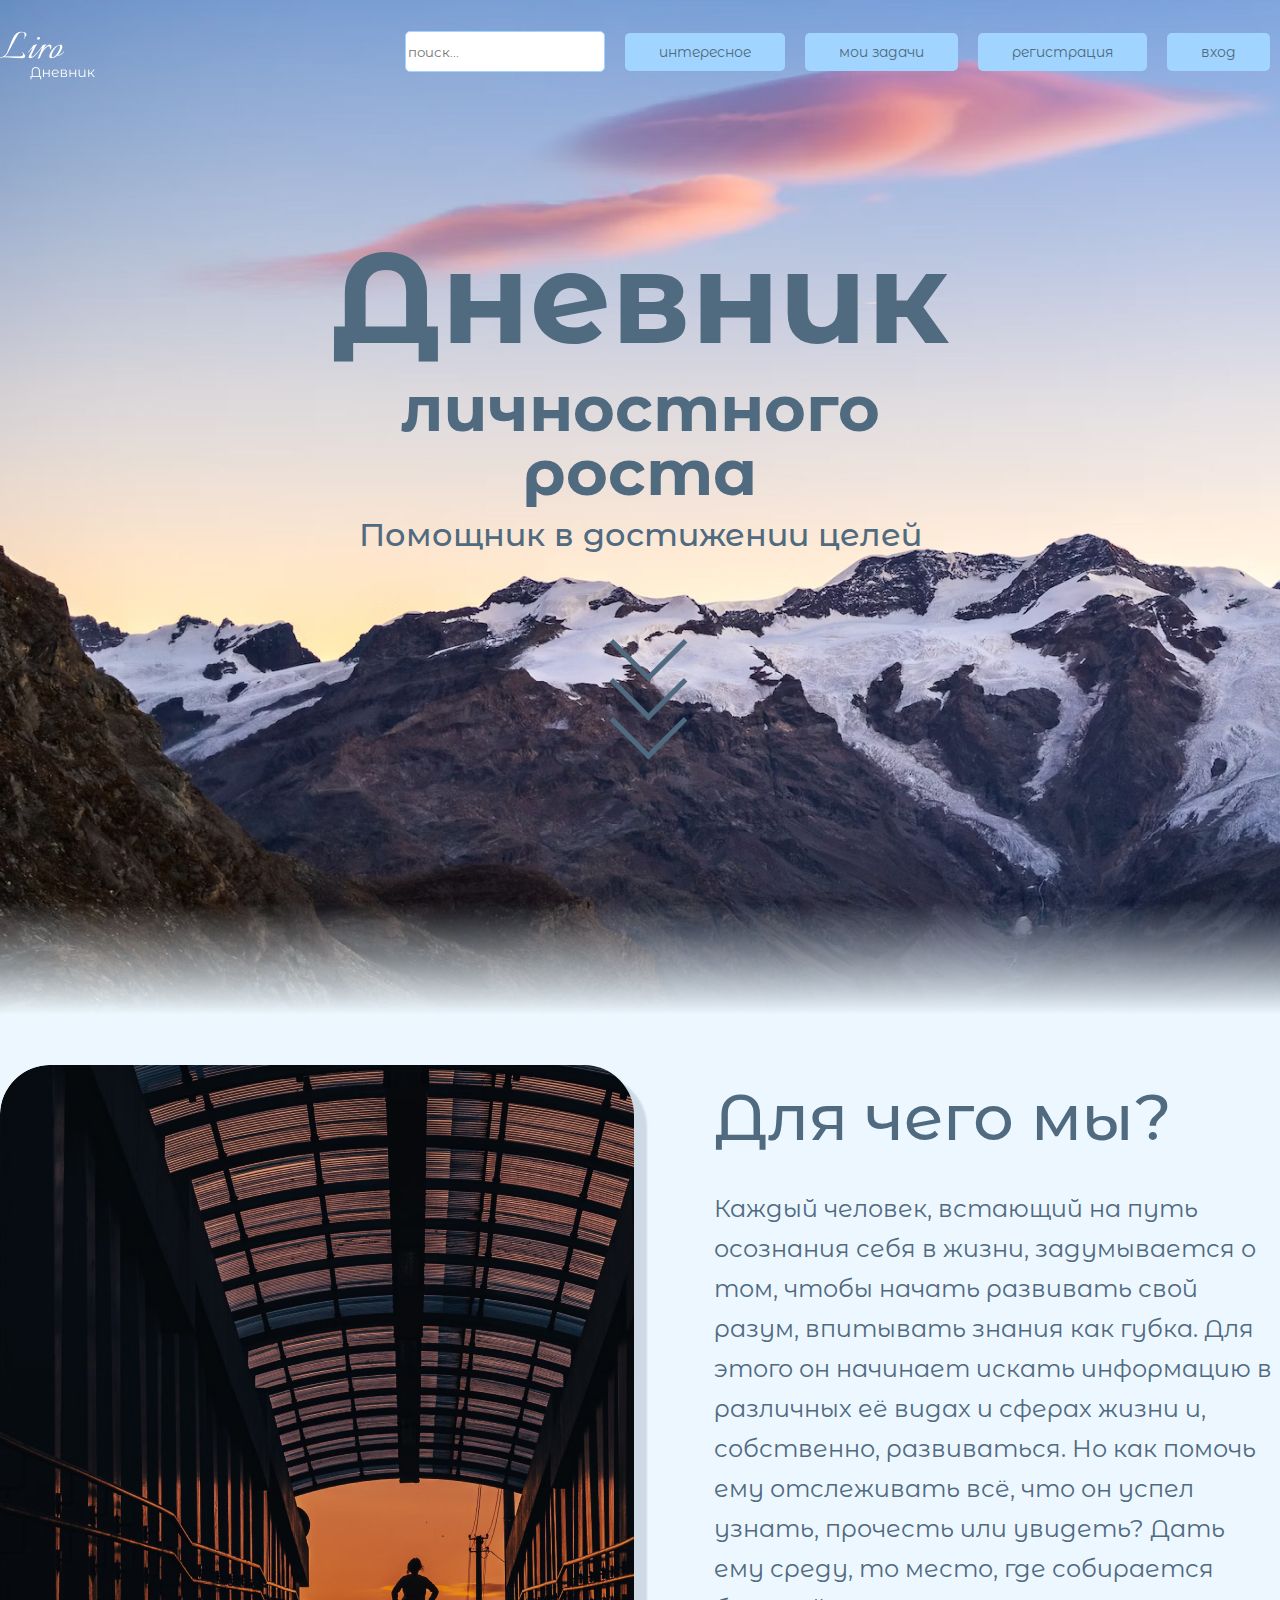
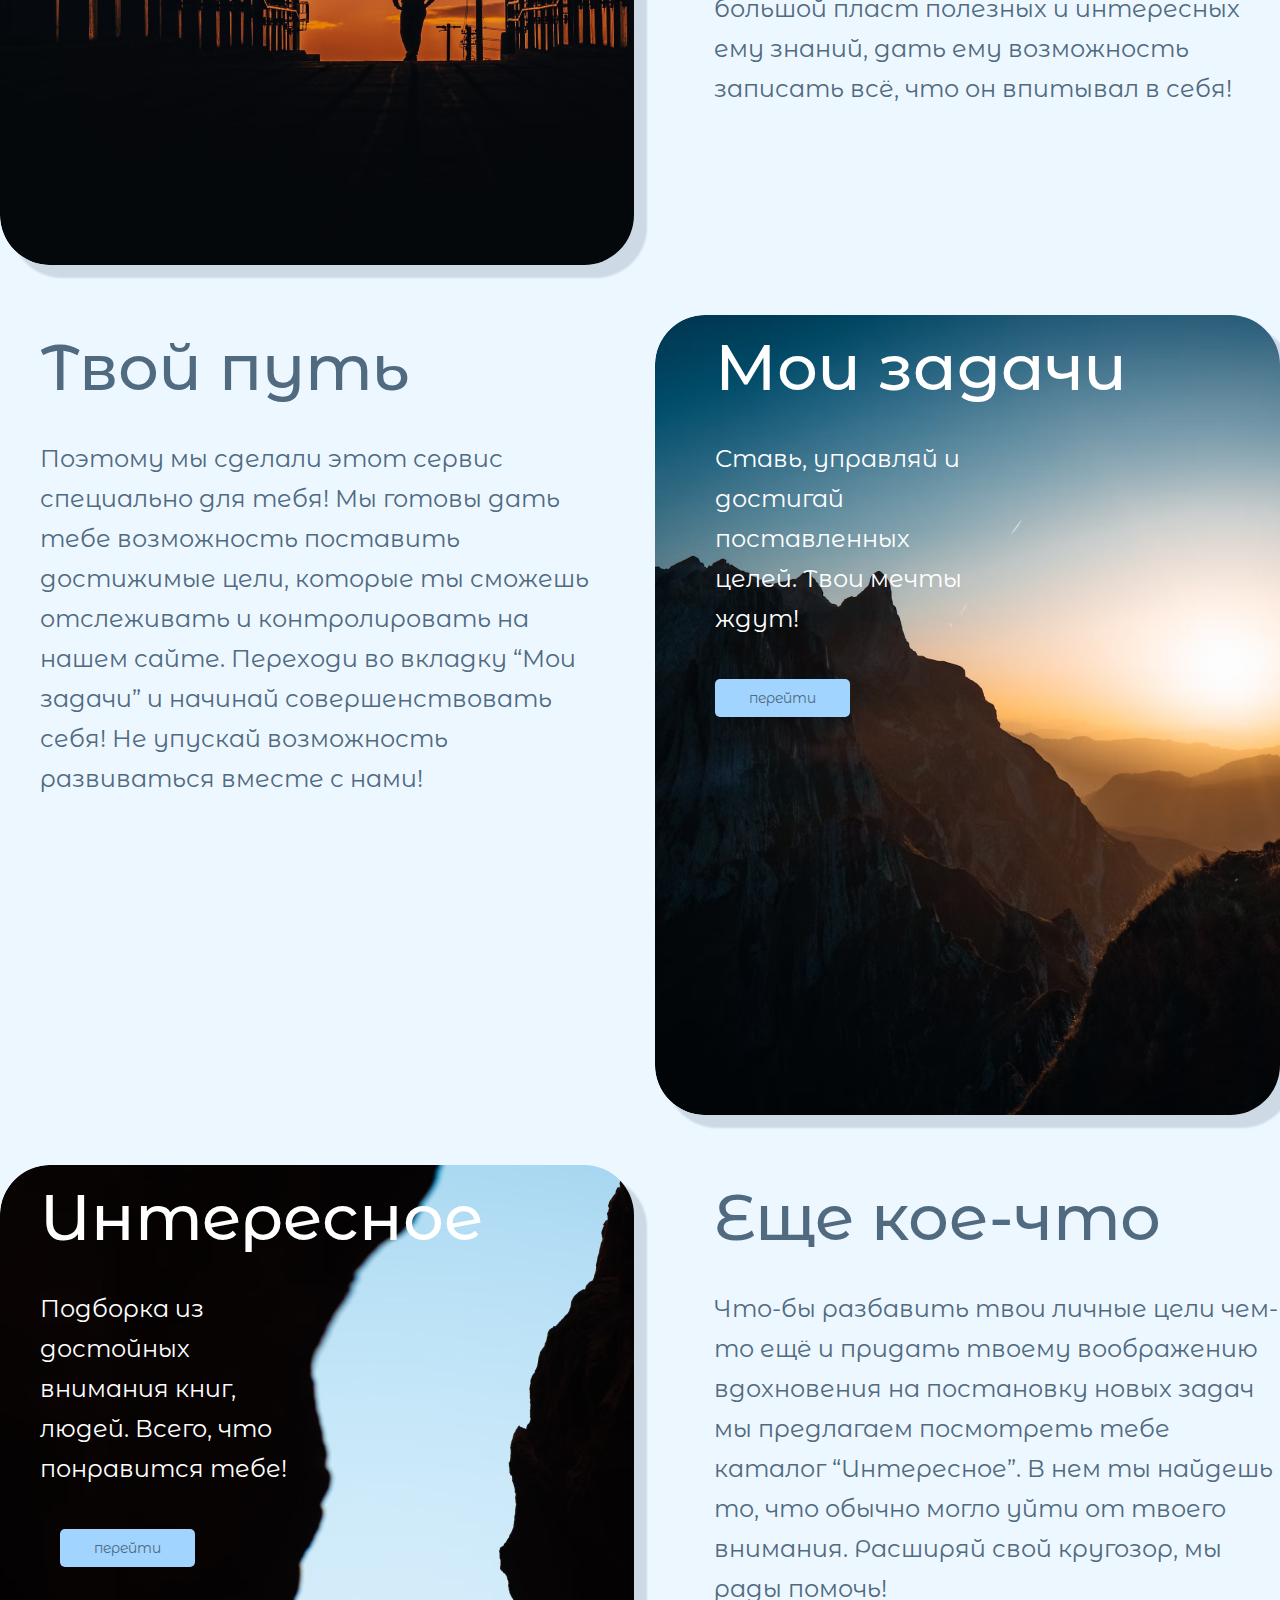
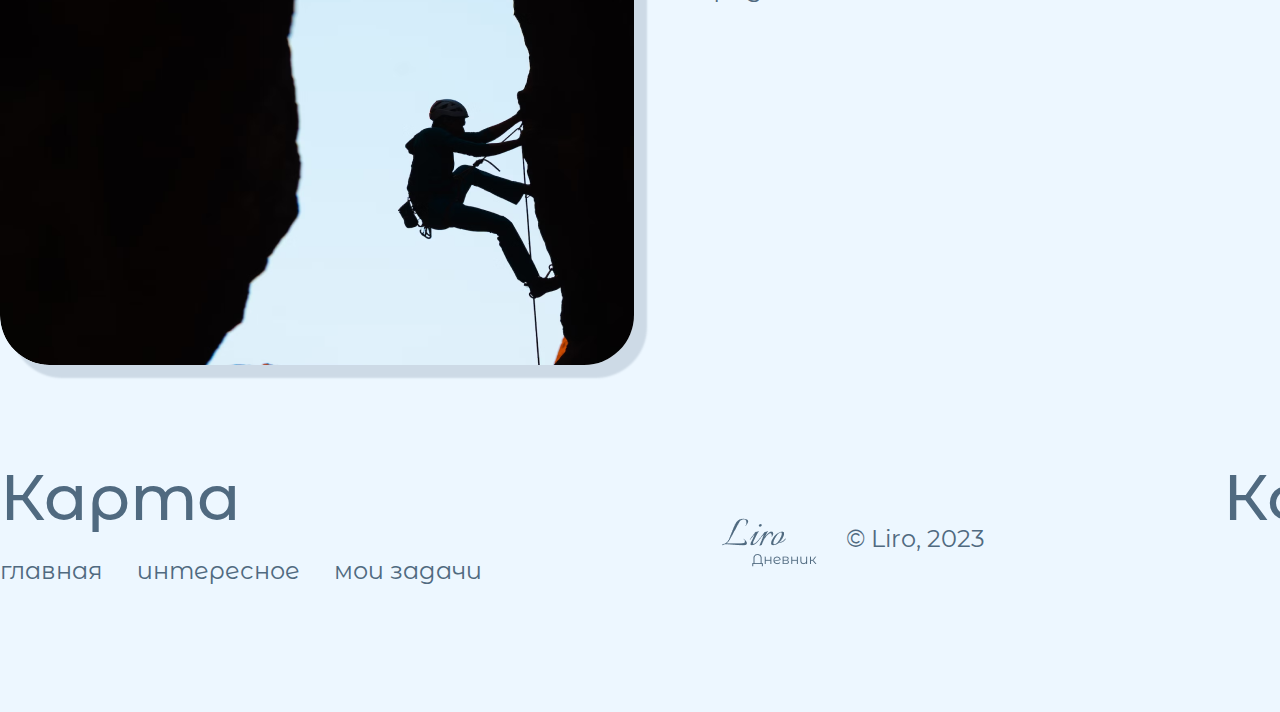
==== main.html @ 845ef026 "first commit" ====
<!DOCTYPE html>
<html lang="en">
<head>
    <meta charset="UTF-8">
    <meta name="viewport" content="width=device-width, initial-scale=1.0">
    <title>Liro Дневник</title>
    <link rel="stylesheet" href="./css/header.css">
    <link rel="stylesheet" href="./css/reset.css">
    <link rel="stylesheet" href="./css/main.css">
    <link rel="stylesheet" href="./css/footer.css">
    <link rel="preconnect" href="https://fonts.googleapis.com">
    <link rel="preconnect" href="https://fonts.gstatic.com" crossorigin>
    <link href="https://fonts.googleapis.com/css2?family=Kanit&family=Montserrat+Alternates:wght@400;500&display=swap" rel="stylesheet">
</head>
<body>
    <div class="wrapper">

        <!-- HEADER -->

        <header class="header">
            <div class="header__nav">
                <a href="./main.html" class="header__logo-link">
                    <img src="./imgs/logo.png" alt="Liro Дневник" class="logo">
                </a>
                <nav class="header__nav-bar">
                    <form class="example">
                        <input type="text" placeholder="поиск..." name="search" class="header__search">
                    </form>
                    <ul class="header__nav-links">
                        <li class="header__nav-item">
                            <a href="#" class="header__nav-link">интересное</a>
                        </li>
                        <li class="header__nav-item">
                            <a href="#" class="header__nav-link">мои задачи</a>
                        </li>
                        <li class="header__nav-item">
                            <button class="header__nav-link">регистрация</button>
                        </li>
                        <li class="header__nav-item">
                            <button class="header__nav-link">вход</button>
                            <!-- <a href="#" class="header__nav-link">вход</a> -->
                        </li>
                    </ul>
                </nav>
            </div>
            <div class="header__hello-frame">
                <h1 class="hello-frame__h1">Дневник</h1>
                <h2 class="hello-frame__h2">личностного роста</h2>
                <p class="hello-frame__p">Помощник в достижении целей</p>
                <div class="arrow-7">
                    <span></span>
                    <span></span>
                    <span></span>
                </div>
            </div>
        </header>

        <!-- MAIN -->

        <main class="main">
            <div class="main__blocks">
                <div class="main__block">
                    <div class="main__block-image" style="background-image: url(./imgs/image_one.png);"></div>
                    <div class="main__block-heading">
                        <h1 class="main__heading">Для чего мы?</h1>
                        <p class="main__text">Каждый человек, встающий на путь осознания себя в жизни, задумывается о том, чтобы начать развивать свой разум, впитывать знания как губка.
                            Для этого он начинает искать информацию в различных её видах и сферах жизни и, собственно, развиваться.
                            Но как помочь ему отслеживать всё, что он успел узнать, прочесть или увидеть?
                            Дать ему среду, то место, где собирается большой пласт полезных и интересных ему знаний, дать ему возможность записать всё, что он впитывал в себя!</p>
                    </div>
                </div>
                <div class="main__block">
                    <div class="main__block-heading">
                        <h1 class="main__heading" style="margin-left: 0;">Твой путь</h1>
                        <p class="main__text" style="margin-left: 0;">Поэтому мы сделали этот сервис специально для тебя!
                            Мы готовы дать тебе возможность поставить достижимые цели, которые ты сможешь отслеживать и контролировать на нашем сайте.
                            Переходи во вкладку “Мои задачи” и начинай совершенствовать себя!
                            Не упускай возможность развиваться вместе с нами!</p>
                    </div>
                    <div class="main__block-image" style="background-image: url(./imgs/image_two.png); margin-left: 50px;">
                        <h1 class="main__heading" style="margin-left: 60px;">Мои задачи</h1>
                        <p class="main__text" style="width: 270px; margin-left: 60px;">Ставь, управляй и достигай поставленных целей. Твои мечты ждут!</p>
                        <div class="main__link-wrapper">
                            <button class="main__nav-link" style="margin-left: 60px;">перейти</button>
                            <!-- <a href="" class="main__nav-link" style="margin-left: 60px;">перейти</a> -->
                        </div>
                    </div>
                </div>
                <div class="main__block">
                    <div class="main__block-image" style="background-image: url(./imgs/image_three.png);">
                        <h1 class="main__heading">Интересное</h1>
                        <p class="main__text" style="width: 270px;">Подборка из достойных
                            внимания книг, людей. Всего, что понравится тебе!</p>
                        <div class="main__link-wrapper">
                            <button class="main__nav-link" style="margin-left: 60px;">перейти</button>
                        </div>
                    </div>
                    <div class="main__block-heading">
                        <h1 class="main__heading">Еще кое-что</h1>
                        <p class="main__text">Что-бы разбавить твои личные цели чем-то ещё и придать твоему воображению вдохновения на постановку новых задач мы предлагаем посмотреть тебе каталог “Интересное”.
                            В нем ты найдешь то, что обычно могло уйти от твоего внимания.
                            Расширяй свой кругозор, мы рады помочь!</p>
                    </div>
                </div>
            </div>
        </main>

        <!-- FOOTER -->

        <footer class="footer">
            <div class="footer__nav">
                <h1 class="footer__heading">Карта</h1>
                <ul class="footer__nav-links">
                    <li class="footer__nav-item">
                        <a href="#" class="footer__nav-link">главная</a>
                    </li>
                    <li class="footer__nav-item">
                        <a href="#" class="footer__nav-link">интересное</a>
                    </li>
                    <li class="footer__nav-item">
                        <a href="#" class="footer__nav-link">мои задачи</a>
                    </li>
                </ul>
            </div>
            <div class="footer__logo-liro">
                <a href="./main.html" class="footer__logo-link">
                    <img src="./imgs/dark_logo.png" alt="Liro Дневник" class="logo">
                </a>
                <p class="footer__liro">© Liro, 2023</p>
            </div>
            <div class="footer__contacts">
                <h1 class="footer__heading">Контакты</h1>
                <ul class="footer__social">
                    <li class="footer__item">
                        <a href="" class="footer__contact">
                            <img src="./imgs/vk.png" alt="" class="footer__img">
                        </a>
                    </li>
                    <li class="footer__item">
                        <a href="https://t.me/AmNyamsLitClub" class="footer__contact">
                            <img src="./imgs/tg.png" alt="" class="footer__img">
                        </a>
                    </li>
                </ul>
            </div>
        </footer>
    </div>
</body>
</html>
---- css/header.css ----
body {
    background-color: #EDF7FF;
    color: #506A80;
    font-family: 'Montserrat Alternates', sans-serif;
}
.logo {
    transition: 1s;
}
.logo:hover {
    transform: scale(1.2);
}
.wrapper {
    max-width: 1920px;

}
.header{
    background-image: url(../imgs/wallpaper.jpg);
    background-repeat: no-repeat;
    height: 1015px;

}
.header__nav {
    padding-top: 20px;
    display: flex;
    justify-content: space-between;
    align-items: center;
    max-width: 1620px;
    margin: auto;
}
.header__nav-bar{
    display: flex;
    justify-content: space-between;
    align-items: center;
    font-family: 'Montserrat Alternates', sans-serif;
    font-size: 14px;
    
}
.header__search {
    height: 37px;
    font-family: 'Montserrat Alternates', sans-serif;
    border-radius: 5px;
    border: 1px solid #A1D5FF;
    color: #506A80;
    margin-right: 10px;
}
.header__nav-links {
    display: flex;
    align-items: center;
}
.header__nav-item {
    margin: 10px;
    
}
.header__nav-link {
    text-decoration: none;
    padding: 10px 34px;
    color: #506A80;
    font-size: 14px;
    font-family: 'Montserrat Alternates', sans-serif;
    background-color: #A1D5FF;
    border: none;
    border-radius: 5px;
    transition: 0.5s;
}
.header__nav-link:hover {
    background-color: #506A80;
    color: #A1D5FF;
}
.header__hello-frame {
    margin: auto;
    margin-top: 150px;
    width: 725px;
    font-family: 'Montserrat Alternates', sans-serif;
    font-weight: 500;
    text-align: center;
    
}
.hello-frame__h1 {
    font-size: 128px;
}
.hello-frame__h2 {
    font-size: 64px;
    margin-top: 15px;
}
.hello-frame__p {
    font-size: 32px;
    padding-top: 15px;
}
.hello-frame__down-arrow {
    font-weight: 100;
    font-size: 256px;
}
.arrow-7 {
    margin: auto;
    margin-top: 80px;
    width: 38px;
    height: 100px;
}
.arrow-7 span {
    display: block;
    width: 50px;
    height: 50px;
    border-bottom: 5px solid #506A80;
    border-right: 5px solid #506A80;
    transform: rotate(45deg);
    margin: -16px 0;
    animation: arrow-7 1.5s infinite;
}
.arrow-7 span:nth-child(2){
    animation-delay: -0.2s;
}
.arrow-7 span:nth-child(3){
    animation-delay: -0.4s;
}
@keyframes arrow-7 {
    0%{
        opacity: 0;
        transform: translate(0,-20px) rotate(45deg);
    }
    50%{
        opacity: 1;
    }
    100%{
        opacity: 0;
        transform: translate(0,20px) rotate(45deg);
    }
}
---- css/main.css ----
.main {
    max-width: 1620px;
    margin: auto;
}
.main__blocks {
    display: flex;
    flex-direction: column;
}
.main__block {
    display: flex;
    flex-direction: row;
    margin-top: 50px;
}
.main__block-image {
    width: 800px;
    height: 800px;
    color: white;
    transition: 1s;
    box-shadow: 12px 12px 2px 1px rgba(80, 106, 128, .2);
    border-radius: 50px;
}
.main__block-image:hover{
    transform: scale(1.05);
    box-shadow: 15px 15px 6px 3px rgba(80, 106, 128, .2);
}
.main__block-heading {
    max-width: 724px;
    margin-left: 40px;
}
.main__heading {
    margin-top: 20px;
    margin-left: 40px;
    font-size: 64px;
    font-weight: 500;
}
.main__text {
    max-width: 724px;
    margin-top: 40px;
    margin-left: 40px;
    font-size: 24px;
    line-height: 40px;
}
.main__link-wrapper {
    margin-top: 40px;
}
.main__nav-link {
    margin-left: 40px;
    text-decoration: none;
    padding: 10px 34px;
    color: #506A80;
    font-size: 14px;
    font-family: 'Montserrat Alternates', sans-serif;
    background-color: #A1D5FF;
    border: none;
    border-radius: 5px;
    transition: 0.5s;
}
.main__nav-link:hover {
    background-color: #506A80;
    color: #A1D5FF;
}
---- css/footer.css ----
.footer__heading {
    font-size: 64px;
    font-style: normal;
    font-weight: 500;
}
.footer__nav-link {
    font-size: 24px;
    font-style: normal;
    font-weight: 400;
    color: #506A80;
    text-decoration: none;

}
.footer__nav-link:hover{
    color: black;
    transform: scale(1.2);
}
.footer__nav-item {
    transition: 0.5s;
}
.footer__nav-item:hover {
    transform: scale(1.2);
}
.footer__liro {
    font-size: 24px;
    font-style: normal;
    font-weight: 400;
}
.footer {
    margin: auto;
    padding-top: 100px;
    padding-bottom: 100px;
    width: 1620px;
    display: flex;
    flex-direction: row;
    justify-content: space-between;
}
.footer__nav-links {
    width: 482px;
    margin-top: 30px;
    display: flex;
    justify-content: space-between;
}
.footer__logo-liro {
    display: flex;
    justify-content: space-between;
    align-items: center;
    width: 264px;
}
.footer__social{
    width: 130px;
    margin-top: 30px;
    margin-left: auto;
    display: flex;
    flex-direction: row;
    justify-content: space-between;
    
}
.footer__img {
    transition: 0.5s;
}
.footer__img:hover {
    transform: scale(1.2);
}
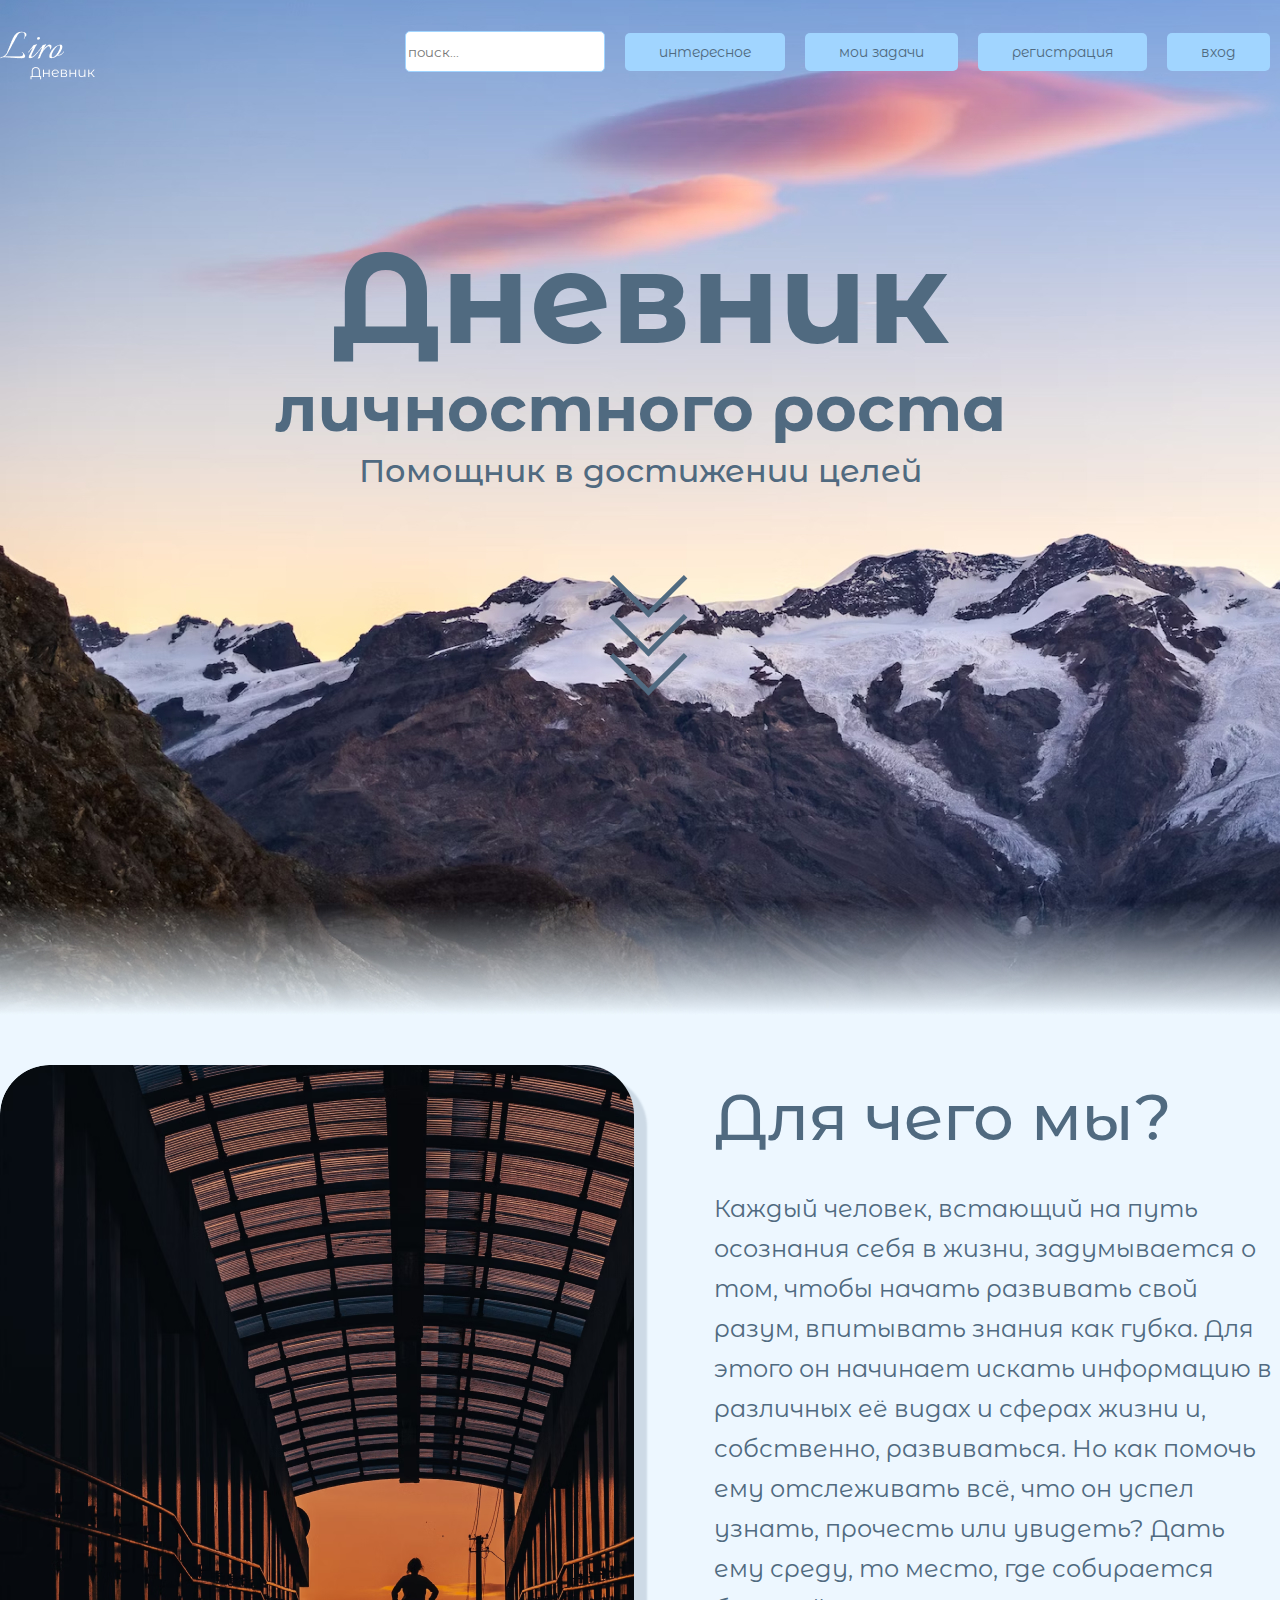
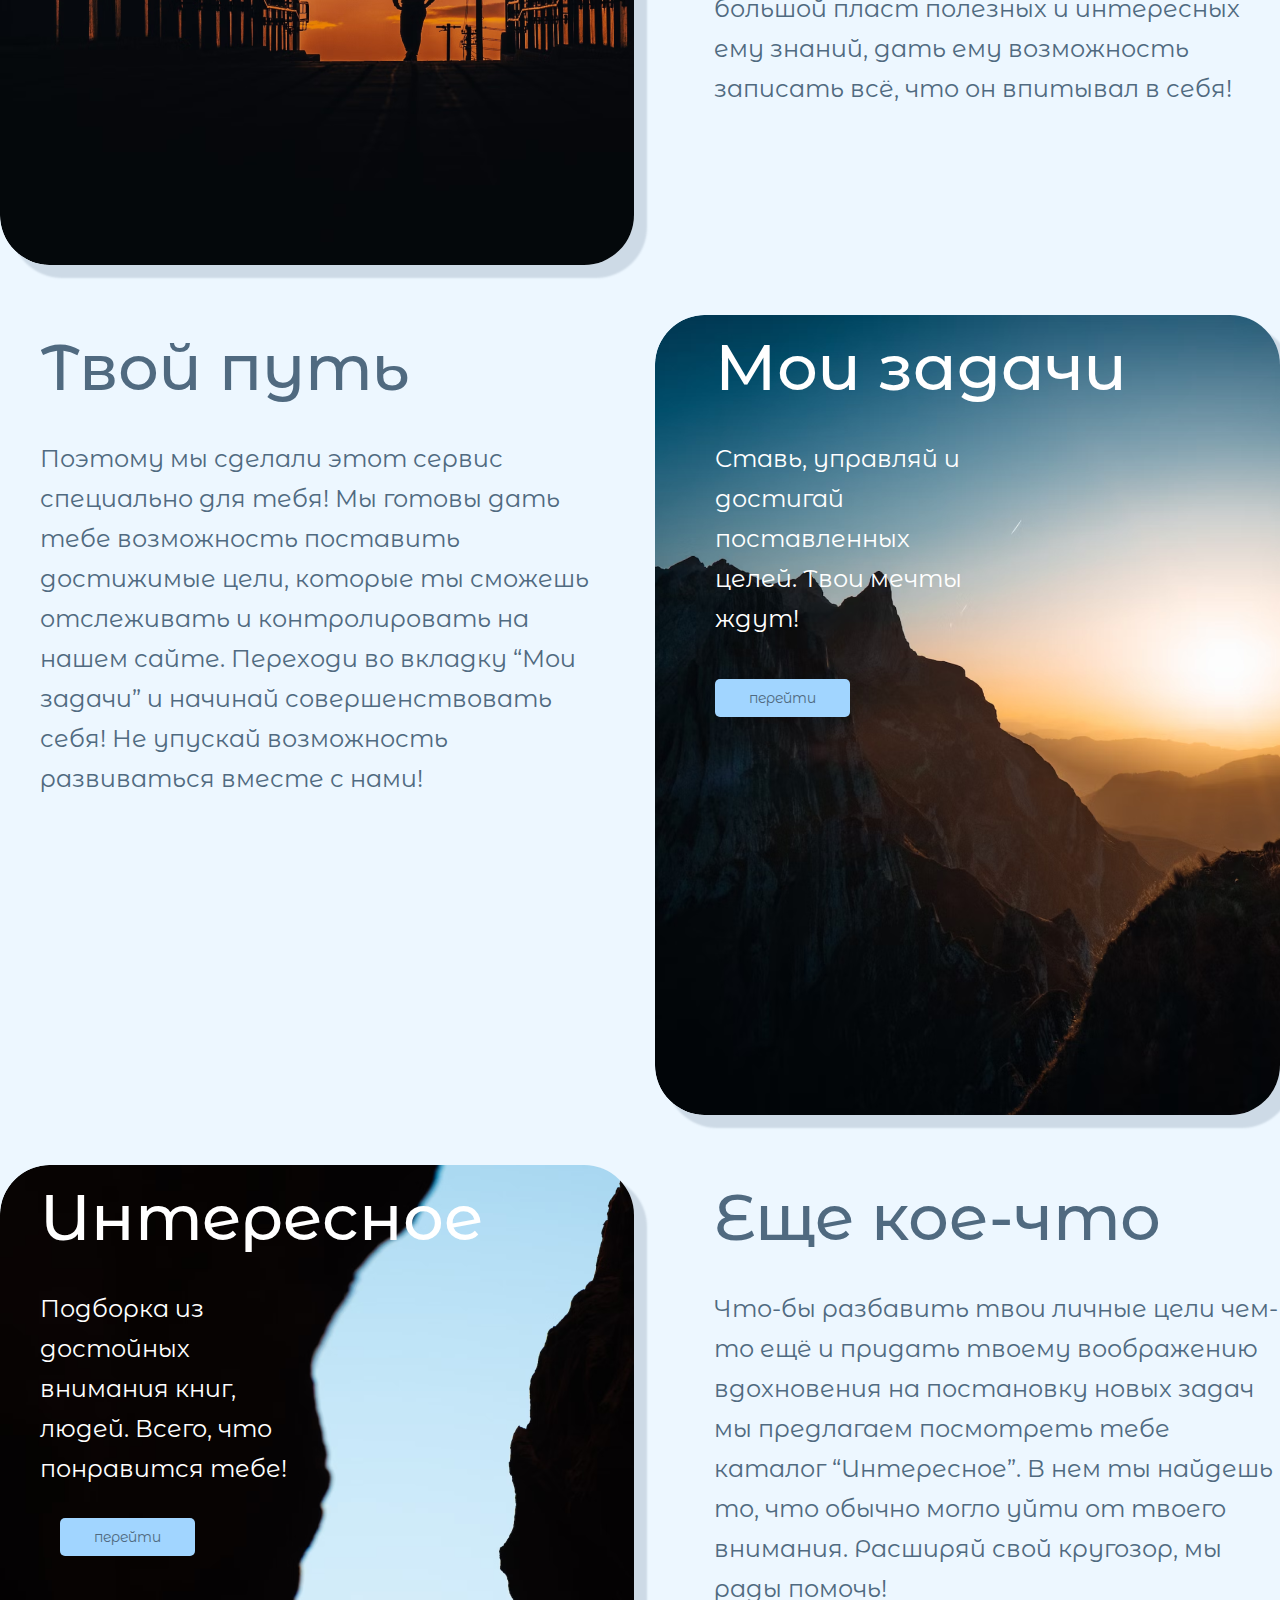
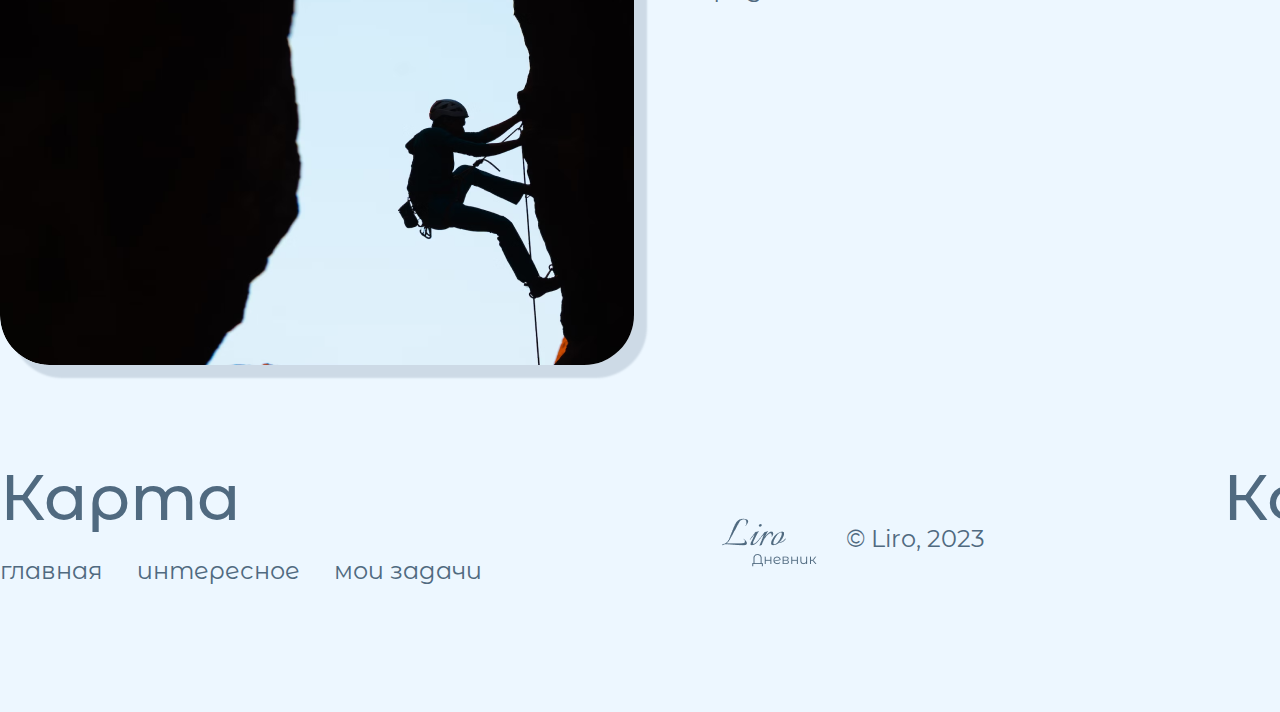
==== commit 34b73991: "added new html page, edited css files" ====
--- a/main.html
+++ b/main.html
@@ -20,7 +20,7 @@
         <header class="header">
             <div class="header__nav">
                 <a href="./main.html" class="header__logo-link">
-                    <img src="./imgs/logo.png" alt="Liro Дневник" class="logo">
+                    <img src="../imgs/logo.png" alt="Liro Дневник" class="logo">
                 </a>
                 <nav class="header__nav-bar">
                     <form class="example">
@@ -28,7 +28,7 @@
                     </form>
                     <ul class="header__nav-links">
                         <li class="header__nav-item">
-                            <a href="#" class="header__nav-link">интересное</a>
+                            <a href="./pages/interesting.html" class="header__nav-link">интересное</a>
                         </li>
                         <li class="header__nav-item">
                             <a href="#" class="header__nav-link">мои задачи</a>
@@ -92,7 +92,7 @@
                         <p class="main__text" style="width: 270px;">Подборка из достойных
                             внимания книг, людей. Всего, что понравится тебе!</p>
                         <div class="main__link-wrapper">
-                            <button class="main__nav-link" style="margin-left: 60px;">перейти</button>
+                            <a href="./pages/interesting.html" class="main__nav-link" style="margin-left: 60px;">перейти</a>
                         </div>
                     </div>
                     <div class="main__block-heading">
@@ -112,10 +112,10 @@
                 <h1 class="footer__heading">Карта</h1>
                 <ul class="footer__nav-links">
                     <li class="footer__nav-item">
-                        <a href="#" class="footer__nav-link">главная</a>
+                        <a href="./main.html" class="footer__nav-link">главная</a>
                     </li>
                     <li class="footer__nav-item">
-                        <a href="#" class="footer__nav-link">интересное</a>
+                        <a href="./pages/interesting.html" class="footer__nav-link">интересное</a>
                     </li>
                     <li class="footer__nav-item">
                         <a href="#" class="footer__nav-link">мои задачи</a>
@@ -124,7 +124,7 @@
             </div>
             <div class="footer__logo-liro">
                 <a href="./main.html" class="footer__logo-link">
-                    <img src="./imgs/dark_logo.png" alt="Liro Дневник" class="logo">
+                    <img src="../imgs/dark_logo.png" alt="Liro Дневник" class="logo">
                 </a>
                 <p class="footer__liro">© Liro, 2023</p>
             </div>
@@ -133,12 +133,12 @@
                 <ul class="footer__social">
                     <li class="footer__item">
                         <a href="" class="footer__contact">
-                            <img src="./imgs/vk.png" alt="" class="footer__img">
+                            <img src="../imgs/vk.png" alt="" class="footer__img">
                         </a>
                     </li>
                     <li class="footer__item">
                         <a href="https://t.me/AmNyamsLitClub" class="footer__contact">
-                            <img src="./imgs/tg.png" alt="" class="footer__img">
+                            <img src="../imgs/tg.png" alt="" class="footer__img">
                         </a>
                     </li>
                 </ul>
--- a/css/header.css
+++ b/css/header.css
@@ -69,7 +69,6 @@
 .header__hello-frame {
     margin: auto;
     margin-top: 150px;
-    width: 725px;
     font-family: 'Montserrat Alternates', sans-serif;
     font-weight: 500;
     text-align: center;
